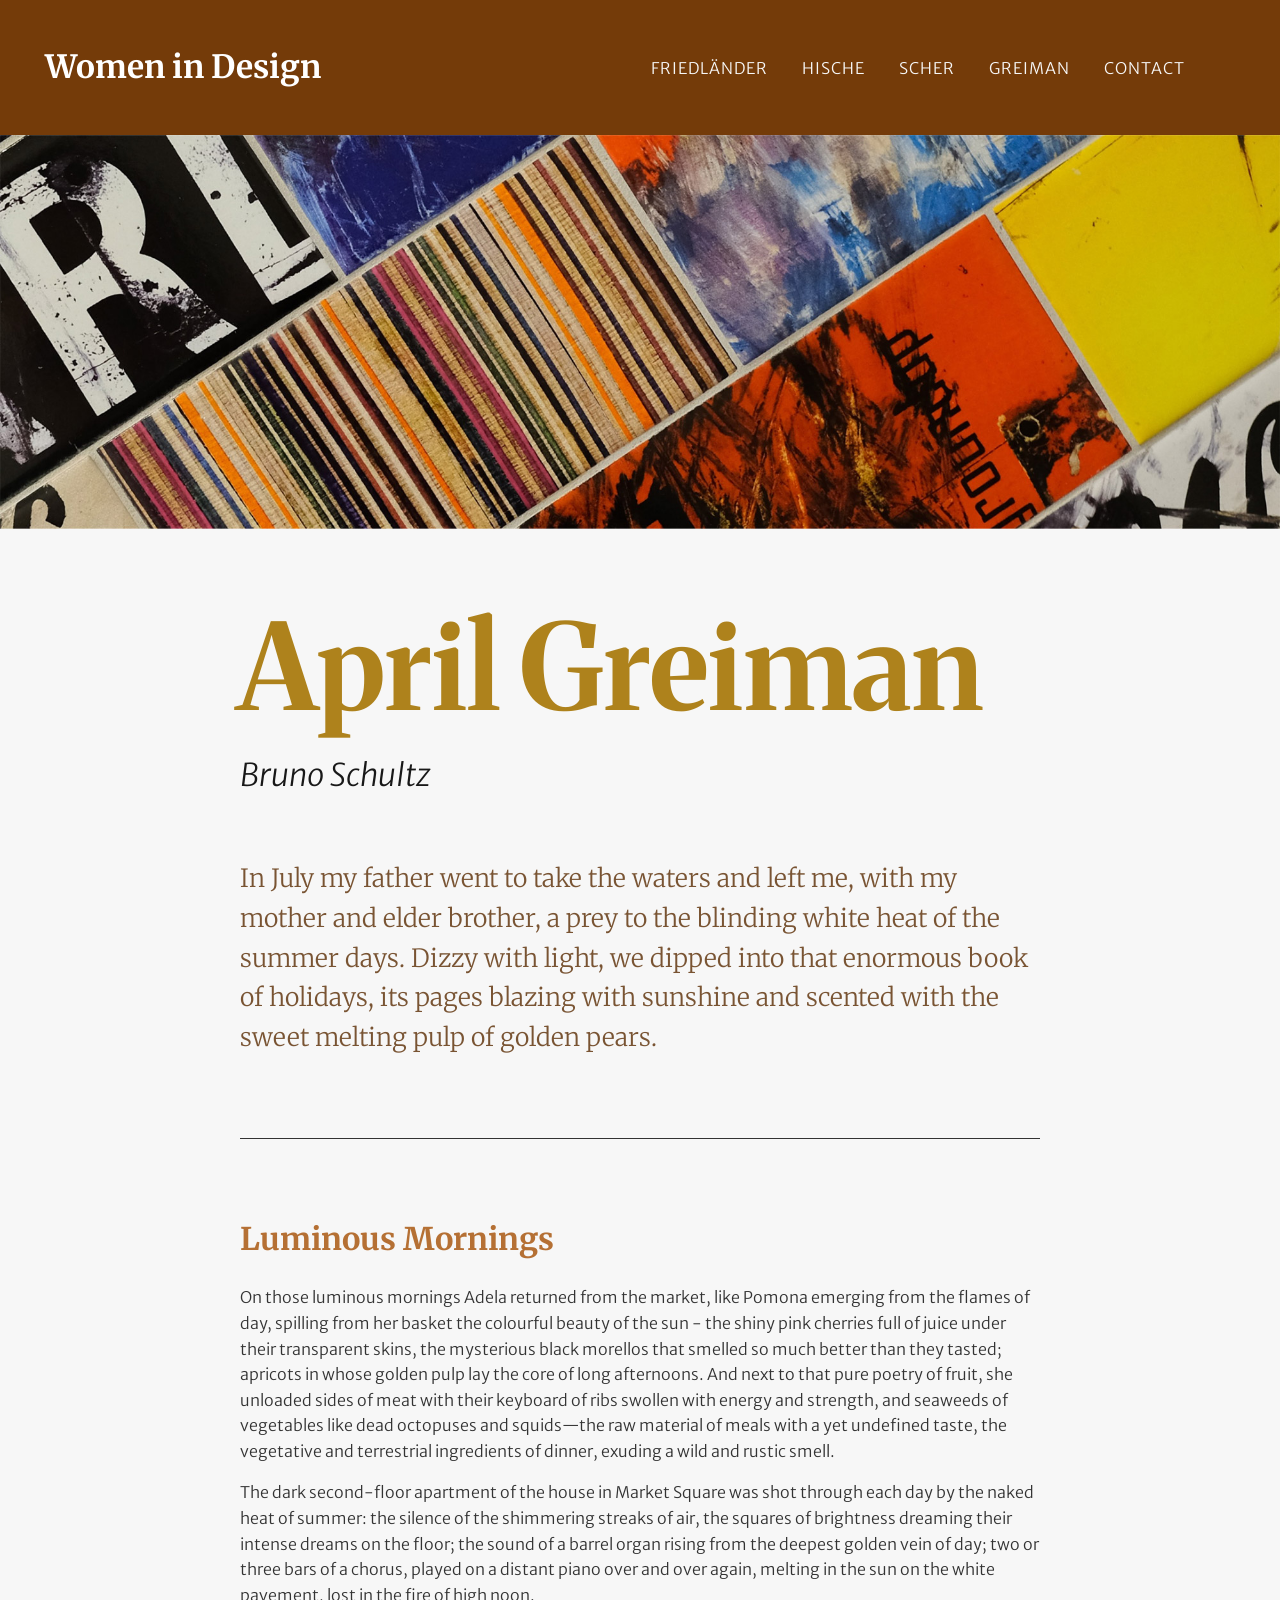
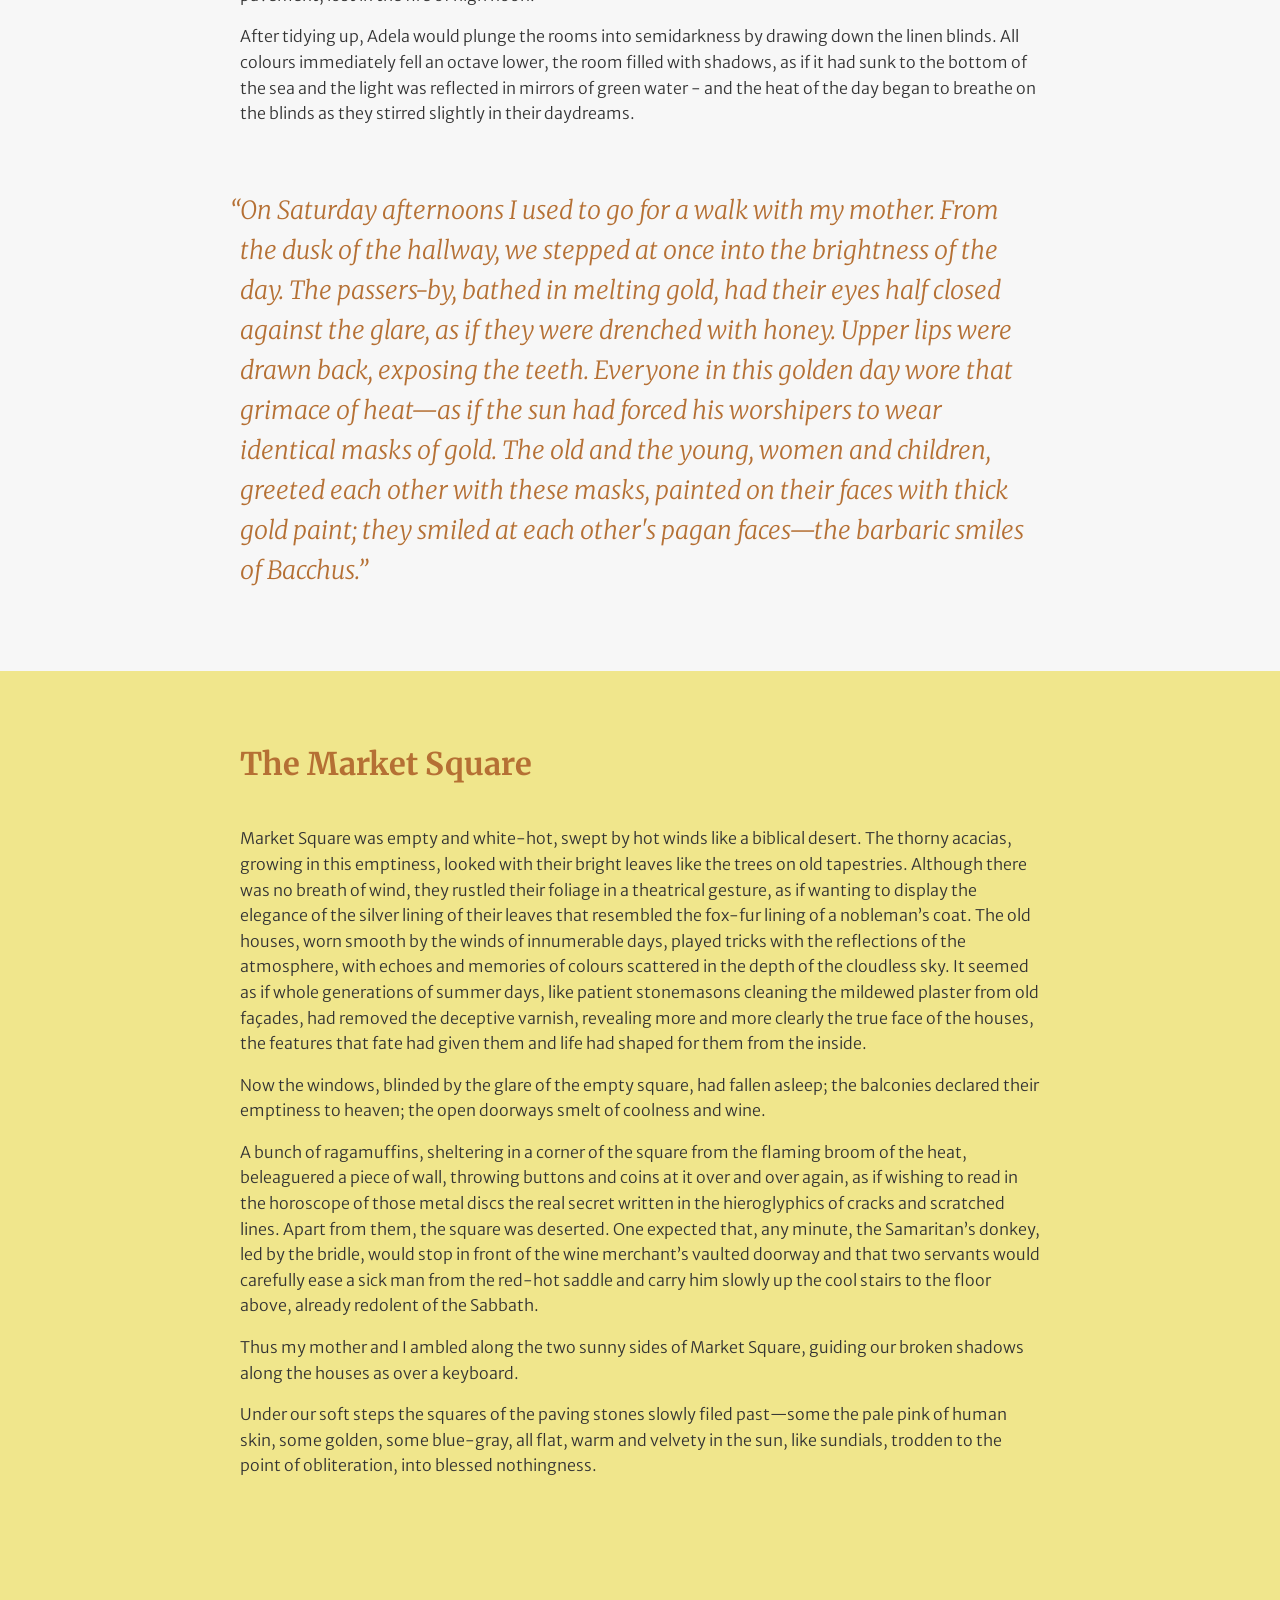
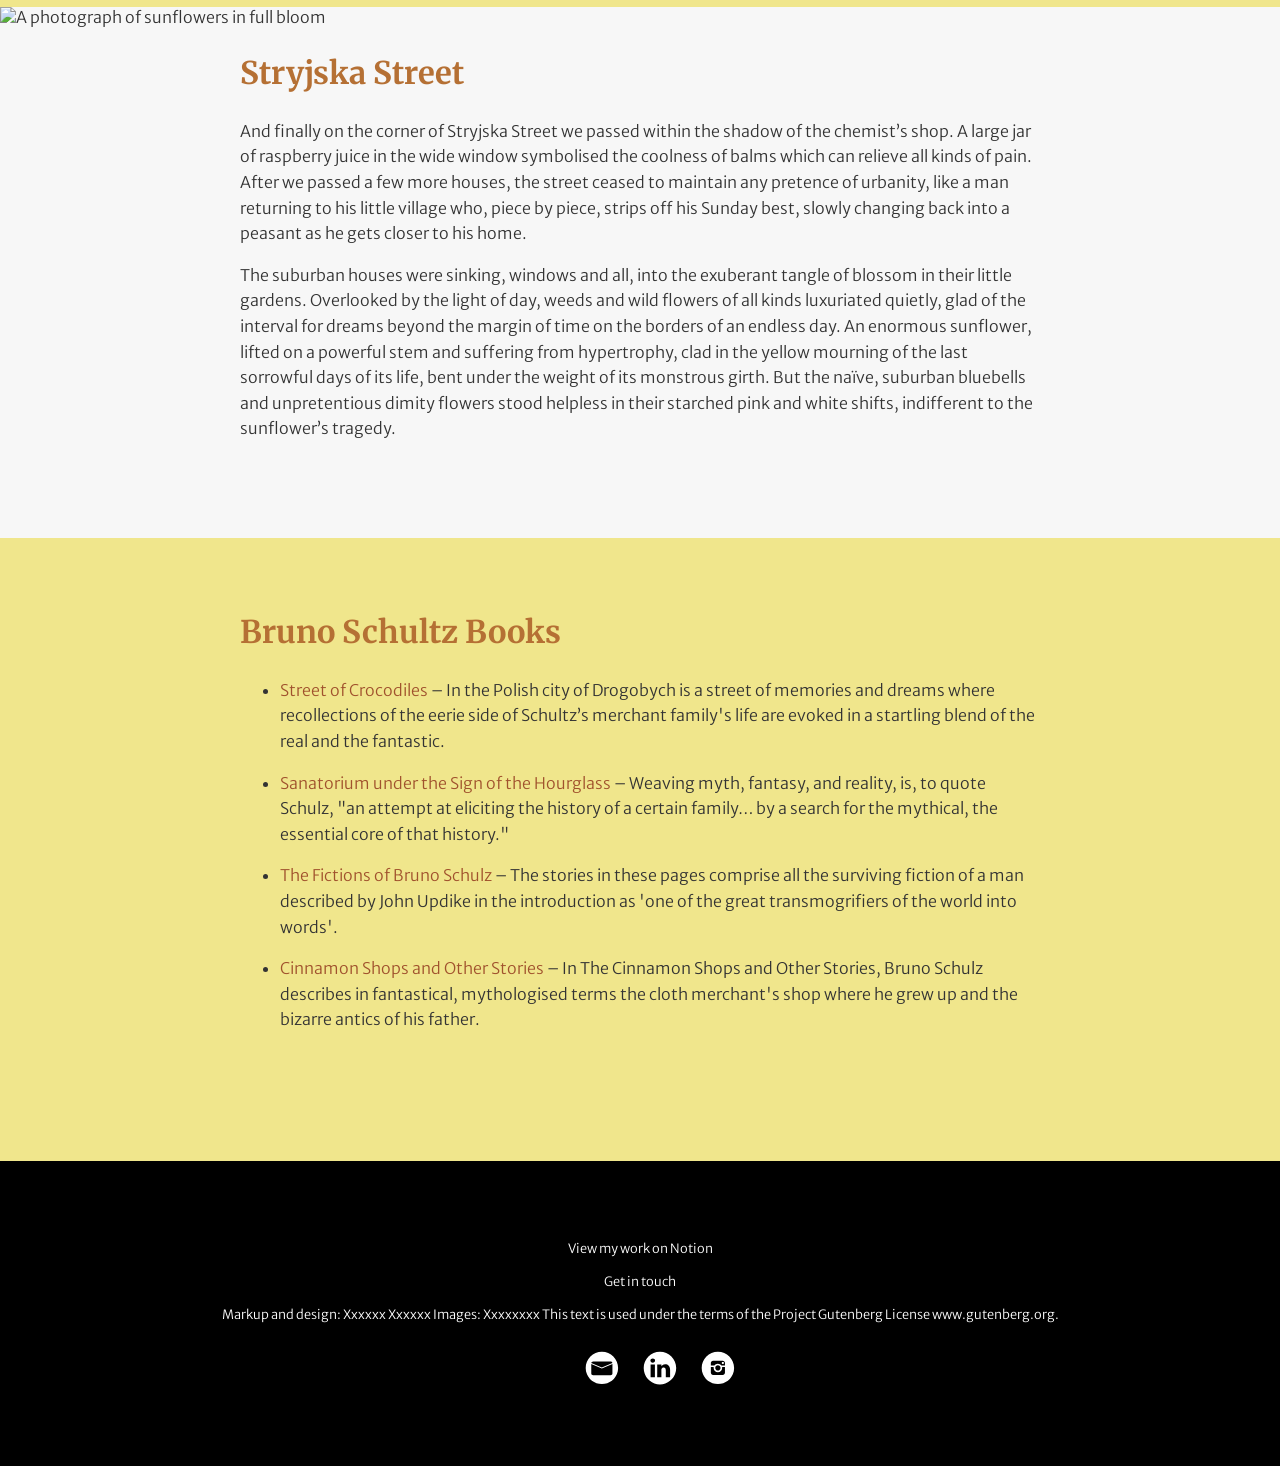
==== april-greiman.html @ 8b2e8454 "added first content" ====
<!DOCTYPE html>
<html lang="en">
<head>
<meta charset="UTF-8">
   <title>The Street of Crocodiles</title>

    <!-- The line below links our CSS file to this HTML page -->
    <link href="css/reset.css" type="text/css" rel="stylesheet"/>
    <link href="css/style.css" type="text/css" rel="stylesheet"/>
 <link href="css/connections.css" type="text/css" rel="stylesheet"/>
  <link href="css/grid.css" type="text/css" rel="stylesheet"/>


    <!-- The line below links Google Fonts to our content -->
    <link rel="preconnect" href="https://fonts.googleapis.com">
    <link rel="preconnect" href="https://fonts.gstatic.com" crossorigin>
    <link href="https://fonts.googleapis.com/css2?family=Merriweather+Sans:ital,wght@0,300..800;1,300..800&family=Merriweather:ital,opsz,wght@0,18..144,300..900;1,18..144,300..900&display=swap" rel="stylesheet">
</head>
<body>
<div class="responsivenav" >
    <div id="logo">
        <!-- Your logo/name goes here -->
        <p>Women in Design</p>
    </div>
    <nav>
        <ul>
          <!--<li class="logo"><a href="index.html">Women in Design</a></li>-->
          <li><a href="#fried">Friedländer</a></li>
          <li><a href="#hische">Hische</a></li>
          <li><a href="#scher">Scher</a></li>
          <li><a href="april_greiman.html">Greiman</a></li>
          <li><a href="#contact"> Contact</a></li>
        </ul>
    </nav>
</div>

<img src="img/top.jpg" alt="A photograph of a rural kitchen"/>

    <header>
    <h1>April Greiman</h1>
        <h2>Bruno Schultz</h2>
        <p>In July my father went to take the waters and left me, with my mother and elder brother, a prey to the blinding white heat of the summer days. Dizzy with light, we dipped into that enormous book of holidays, its pages blazing with sunshine and scented with the sweet melting pulp of golden pears.</p>
    </header>

    <section>
        <hr>
        <h2 id="Mornings">Luminous Mornings</h2>
            <p>On those luminous mornings Adela returned from the market, like Pomona emerging from the flames of day, spilling from her basket the colourful beauty of the sun - the shiny pink cherries full of juice under their transparent skins, the mysterious black morellos that smelled so much better than they tasted; apricots in whose golden pulp lay the core of long afternoons. And next to that pure poetry of fruit, she unloaded sides of meat with their keyboard of ribs swollen with energy and strength, and seaweeds of vegetables like dead octopuses and squids—the raw material of meals with a yet undefined taste, the vegetative and terrestrial ingredients of dinner, exuding a wild and rustic smell.</p>

            <p>The dark second-floor apartment of the house in Market Square was shot through each day by the naked heat of summer: the silence of the shimmering streaks of air, the squares of brightness dreaming their intense dreams on the floor; the sound of a barrel organ rising from the deepest golden vein of day; two or three bars of a chorus, played on a distant piano over and over again, melting in the sun on the white pavement, lost in the fire of high noon.</p>

            <p>After tidying up, Adela would plunge the rooms into semidarkness by drawing down the linen blinds. All colours immediately fell an octave lower, the room filled with shadows, as if it had sunk to the bottom of the sea and the light was reflected in mirrors of green water - and the heat of the day began to breathe on the blinds as they stirred slightly in their daydreams.</p>

                <blockquote>
                “On Saturday afternoons I used to go for a walk with my mother. From the dusk of the hallway, we stepped at once into the brightness of the day. The passers-by, bathed in melting gold, had their eyes half closed against the glare, as if they were drenched with honey. Upper lips were drawn back, exposing the teeth. Everyone in this golden day wore that grimace of heat—as if the sun had forced his worshipers to wear identical masks of gold. The old and the young, women and children, greeted each other with these masks, painted on their faces with thick gold paint; they smiled at each other's pagan faces—the barbaric smiles of Bacchus.”
            </blockquote>
    </section>
<div class="light">
    <section>
        <h2 id="Market">The Market Square</h2>

<div class="gridimage"> 
    <img src="img/img/market-trader.jpg" alt=""/>
    <img src="img/img/apples.jpg" alt=""/>
</div>

            <p>Market Square was empty and white-hot, swept by hot winds like a biblical desert. The thorny acacias, growing in this emptiness, looked with their bright leaves like the trees on old tapestries. Although there was no breath of wind, they rustled their foliage in a theatrical gesture, as if wanting to display the elegance of the silver lining of their leaves that resembled the fox-fur lining of a nobleman’s coat. The old houses, worn smooth by the winds of innumerable days, played tricks with the reflections of the atmosphere, with echoes and memories of colours scattered in the depth of the cloudless sky. It seemed as if whole generations of summer days, like patient stonemasons cleaning the mildewed plaster from old façades, had removed the deceptive varnish, revealing more and more clearly the true face of the houses, the features that fate had given them and life had shaped for them from the inside.</p>

            <p>Now the windows, blinded by the glare of the empty square, had fallen asleep; the balconies declared their emptiness to heaven; the open doorways smelt of coolness and wine.</p>

            <p>A bunch of ragamuffins, sheltering in a corner of the square from the flaming broom of the heat, beleaguered a piece of wall, throwing buttons and coins at it over and over again, as if wishing to read in the horoscope of those metal discs the real secret written in the hieroglyphics of cracks and scratched lines. Apart from them, the square was deserted. One expected that, any minute, the Samaritan’s donkey, led by the bridle, would stop in front of the wine merchant’s vaulted doorway and that two servants would carefully ease a sick man from the red-hot saddle and carry him slowly up the cool stairs to the floor above, already redolent of the Sabbath.</p>

            <p>Thus my mother and I ambled along the two sunny sides of Market Square, guiding our broken shadows along the houses as over a keyboard.</p>

            <p>Under our soft steps the squares of the paving stones slowly filed past—some the pale pink of human skin, some golden, some blue-gray, all flat, warm and velvety in the sun, like sundials, trodden to the point of obliteration, into blessed nothingness.</p>
    </section>
</div>
<img src="img/img/sunflowers.jpg" alt="A photograph of sunflowers in full bloom"/>
    <section>
        <h2 id="Street">Stryjska Street</h2>

            <p>And finally on the corner of Stryjska Street we passed within the shadow of the chemist’s shop. A large jar of raspberry juice in the wide window symbolised the coolness of balms which can relieve all kinds of pain. After we passed a few more houses, the street ceased to maintain any pretence of urbanity, like a man returning to his little village who, piece by piece, strips off his Sunday best, slowly changing back into a peasant as he gets closer to his home.</p>

    
            <p>The suburban houses were sinking, windows and all, into the exuberant tangle of blossom in their little gardens. Overlooked by the light of day, weeds and wild flowers of all kinds luxuriated quietly, glad of the interval for dreams beyond the margin of time on the borders of an endless day. An enormous sunflower, lifted on a powerful stem and suffering from hypertrophy, clad in the yellow mourning of the last sorrowful days of its life, bent under the weight of its monstrous girth. But the naïve, suburban bluebells and unpretentious dimity flowers stood helpless in their starched pink and white shifts, indifferent to the sunflower’s tragedy.</p>
       
            <div class="gridimage"> 
    <img src="img/img/street-1.jpg" alt=""/>
    <img src="img/img/street-2.jpg" alt=""/>
</div>
        </section>

    <div class="light">
    <section>
        <h2>Bruno Schultz Books</h2>

<ul>
<li><p><a href="https://www.goodreads.com/book/show/244261.The_Street_of_Crocodiles" target="_blank"> Street of Crocodiles</a> – In the Polish city of Drogobych is a street of memories and
dreams where recollections of the eerie side of Schultz’s merchant family's life are
evoked in a startling blend of the real and the fantastic.</p></li>
<li><p><a href="https://www.goodreads.com/book/show/359559.Sanatorium_Under_the_Sign_of_the_Hourglass" target="_blank"> Sanatorium under the Sign of the Hourglass</a> – Weaving myth, fantasy, and reality,
is, to quote Schulz, "an attempt at eliciting the history of a certain family… by a search
for the mythical, the essential core of that history."</p></li>
<li><p><a href="https://www.goodreads.com/book/show/244262" target="_blank"> The Fictions of Bruno Schulz</a> – The stories in these pages comprise all the surviving fiction of
a man described by John Updike in the introduction as 'one of the great transmogrifiers
of the world into words'.</p></li>
<li><p><a href="https://www.goodreads.com/book/show/29142989-the-cinnamon-shops-and-other-stories" target="_blank"> Cinnamon Shops and Other Stories</a> – In The Cinnamon Shops and Other Stories,
Bruno Schulz describes in fantastical, mythologised terms the cloth merchant's shop
where he grew up and the bizarre antics of his father.</p></li>
</ul>
</div>
    </section>


<footer id="Contact">
<p><a href="https://grove-dragon-a7d.notion.site/UXD101-2a0a6aed10d880ac991ac7b580bc256e?source=copy_link"> View my work on Notion</a></p>
<p><a href="mailto:Jordan-L9@ulster.ac.uk"> Get in touch</a></p>
<p>Markup and design: Xxxxxx Xxxxxx Images: Xxxxxxxx This text is used under the terms of the Project Gutenberg License www.gutenberg.org.</p>

      <ul class="connections">

          <!------------- EMAIL ------------------>

          <li><a href="mailto:Jordan-l9@ulster.ac.uk" title="send me an email">

                  <svg width="36" height="36" viewBox="0 0 36 36">

              <g></g>

                    <path  d="M17.902 1.699c-8.949 0-16.203 7.254-16.203 16.203s7.254 16.203 16.203 16.203c8.949 0 16.203-7.254 16.203-16.203 0-8.949-7.254-16.203-16.203-16.203zM9.168 11.487h17.371c0.99 0 1.794 0.699 1.878 1.588l-10.599 4.53-10.532-4.501c0.069-0.903 0.88-1.618 1.881-1.618zM28.434 23.494c0 0.961-0.848 1.739-1.895 1.739h-17.371c-1.047 0-1.895-0.778-1.895-1.739v-9.566l10.558 4.511 0.008-0.013 10.595-4.529v9.597z" fill="#fff"/>

                </svg>

                </a>

                </li>

            <!----------------------------- LINKEDIN ---------------------------->

<li><a href="https://www.linkedin.com/feed/" title="Connect with me on Linkedin">

  <svg width="36" height="36" viewBox="0 0 36 36">

  <g></g>

  <path  d="M17.9,1.8c9,0,16.3,7.3,16.3,16.3s-7.3,16.3-16.3,16.3S1.7,27,1.7,18.1S9,1.8,17.9,1.8z M12.9,27.2V14.5H8.6

  v12.7H12.9z M28.1,27.2v-7.3c0-3.9-2.1-5.7-4.9-5.7c-2.2,0-3.2,1.2-3.8,2.1v-1.8h-4.2c0.1,1.2,0,12.7,0,12.7h4.2v-7.1

  c0-0.4,0-0.8,0.1-1c0.3-0.8,1-1.5,2.2-1.5c1.5,0,2.1,1.2,2.1,2.9v6.8L28.1,27.2L28.1,27.2z M10.8,8.4c-1.4,0-2.4,0.9-2.4,2.2

  c0,1.2,0.9,2.2,2.3,2.2h0c1.5,0,2.4-1,2.4-2.2C13.1,9.3,12.2,8.4,10.8,8.4L10.8,8.4z" fill="#fff"/>

</svg>

</a>

</li>

<!----------------------------- INSTAGRAM ---------------------------->

                   <li><a href="#" title="Visit my Instagram account" target="_blank" >

                    <svg width="36" height="36" viewBox="0 0 36 36">

                    <g></g>

                       <path d="M17.903 1.699c-8.949 0-16.204 7.254-16.204 16.203s7.254 16.203 16.204 16.203c8.948 0 16.203-7.254 16.203-16.203 0-8.949-7.254-16.203-16.203-16.203zM24.957 22.747c0 1.218-0.992 2.206-2.207 2.206h-9.694c-1.221 0-2.207-0.989-2.207-2.206v-5.667h2.87c-0.059 0.267-0.081 0.535-0.081 0.819 0 2.357 1.901 4.26 4.264 4.26 2.352 0 4.263-1.903 4.263-4.26 0-0.284-0.027-0.553-0.080-0.819h2.872v5.667zM15.277 17.899c0-1.451 1.177-2.629 2.624-2.629 1.451 0 2.621 1.177 2.621 2.629 0 1.458-1.17 2.625-2.621 2.625-1.446 0-2.624-1.168-2.624-2.625zM24.957 15.437h-3.572c-0.769-1.089-2.049-1.803-3.484-1.803-1.438 0-2.707 0.713-3.487 1.803h-3.566v-2.385c0-1.22 0.986-2.2 2.207-2.2h9.693c1.216 0 2.207 0.981 2.207 2.2v2.385z" fill="#fff" />

                       <path d="M23.438 11.995h-1.185c-0.215 0-0.399 0.174-0.399 0.39v1.182c0 0.224 0.183 0.399 0.399 0.399h1.185c0.21 0 0.393-0.176 0.393-0.399v-1.182c0-0.216-0.181-0.39-0.393-0.39z" fill="#fff" />

                     </svg>

                     </a>

                       </li>

            </ul>          
</div>
</footer>
</body>
</body>
</html>
---- css/style.css ----
body {
    background: #f7f7f7;
    color: #333333;
    font-family: "Merriweather Sans", sans-serif;
    font-weight: 300;
}
section, header {
    width: 80%;
    max-width: 800px;
    margin: auto;
    margin-bottom: 5rem;
}

header h1, h2, blockquote {
    font-family: "Merriweather", serif;
    color: #b57034;
}

header h1 {
    font-size: 7.451rem;
    line-height: 1;
     color: #AE821C;
     margin: 5rem 0 1rem 0;
}

h2 {
    font-size: 1.953rem;
}
header h2 {
    font-family: "Merriweather Sans", sans-serif;
    font-weight: 300;
    color: #181818;
    font-style: oblique;
    margin-bottom: 4rem;
}

p{
    line-height: 1.6;
}

header p {
    font-size: 1.562rem;
    font-family: "Merriweather", serif;
    color: #795433;
}
blockquote{
margin: 4rem 0 2rem 0;
 }

blockquote {
    line-height: 1.6;
    font-style: italic;
    font-size: 1.562rem;
    hanging-punctuation: first;
    text-indent: -0.6rem;
}

hr {
    margin: 3rem 0 5rem 0;
}

/*-- Styling links --*/
a {
    color: sienna;
    text-decoration: none;
   }

a:hover {
    color: #743B09;
}
/*-- navigation --*/
.responsivenav {
    background: #743B09;
    padding: 10px;
    display: flex;
    justify-content: space-between;
    align-items: center;
}

#logo {
    font-size: 2rem;
    color: rgb(255, 255, 255);
    font-family: 'Merriweather', serif;
    font-weight: 700;
    padding-left: 35px;
}

/*-- Adding responsive element to images --*/
.gridimage {
    display: grid;
    column-gap: 10px;
    grid-template-columns: repeat(auto-fill, minmax(300px, 1fr));
}


nav {
    display: ;
}


nav ul {
    text-align: right;
    text-transform: uppercase;
    letter-spacing: 1px;
    list-style-type: none;
    padding-right: 70px;
}

nav ul li {
    display: inline;
    margin: 5px;
}

nav a {
    border-bottom: none;
    color: #f7f7f7;
    padding: 10px;
}

nav a:hover {
    color: #AE821C;
    transition: all 0.3s ease-in-out; 
}

/*--  Styling Footer  --*/
footer {
    background-color: rgb(0, 0, 0);
    color: #ffffff;
    text-align: center;
    font-size: 0.8rem;
    padding: 4rem 0;
}
.light {
    background-color: khaki;
    padding: 3rem 0;
}

footer a {
    color: rgb(255, 255, 255);
}
footer a:hover {
    color: #AE821C;
}

/*-- Adding media queries for different devices --*/ 
@media (max-width: 600px) {
header h1 {
    font-size: 4rem;
}

.gridimage {
    row-gap: 10px;
}
}
---- css/connections.css ----
.connections{
    position: relative;
    margin: 0 auto;
  }
  .connections ul{
    margin: 0;
    padding: 0;
  }
  .connections li{
    margin: 0 10px;
    padding: 0;
    list-style: none;
    display: inline-block;  
  }
  .connections a:link{
    border-bottom: none;
  }
  .connections img,
  .connections svg{
    border: none;
  }
  .connections a:hover img,
  .connections a:hover svg{
    border-bottom: none;}
  
  .connections svg {
        margin: 1em auto;}
  
  .connections a:hover svg path {
        fill: #D8C385;
        transition: all 0.3s ease-in-out;}
  
  footer .connections a:hover svg path {
          fill:  #D8C385;
          transition: all 0.3s ease-in-out;}
---- css/grid.css ----
/* ====== DESIGNER GRID ====== */
    .designers {
      display: grid;
      grid-template-columns: repeat(auto-fit, minmax(400px, 1fr));
      gap: 2rem;
      max-width: 1100px;
      margin: 0 auto 4rem;
      padding: 0 1rem;
    }

      .designers a {
      border-bottom: none;
    }

    .designer-card {
      background-color: #fff;
      border-radius: 12px;
      box-shadow: 0 2px 8px rgba(0, 0, 0, 0.08);
      overflow: hidden;
      transition: transform 0.8s ease, box-shadow 0.8s ease;
    }

    .designer-card:hover {
      transform: translateY(-5px);
      box-shadow: 0 4px 12px rgba(0, 0, 0, 0.12);
    }

    .designer-card img {
      height: 300px;
      object-fit: cover;
      width: 100%;
    }

    .designer-card h3 {
      font-size: 1.25rem;
      margin: 1rem;
      color: #111;
    }

    .designer-card p {
      margin: 0 1rem 1.5rem;
      color: #555;
      font-size: 0.95rem;
    }

    /* ====== RESPONSIVE ====== */
    @media (max-width: 600px) {
      .hero-content h2 {
        font-size: 1.75rem;
      }
      .intro h2 {
        font-size: 1.5rem;
      }
    }
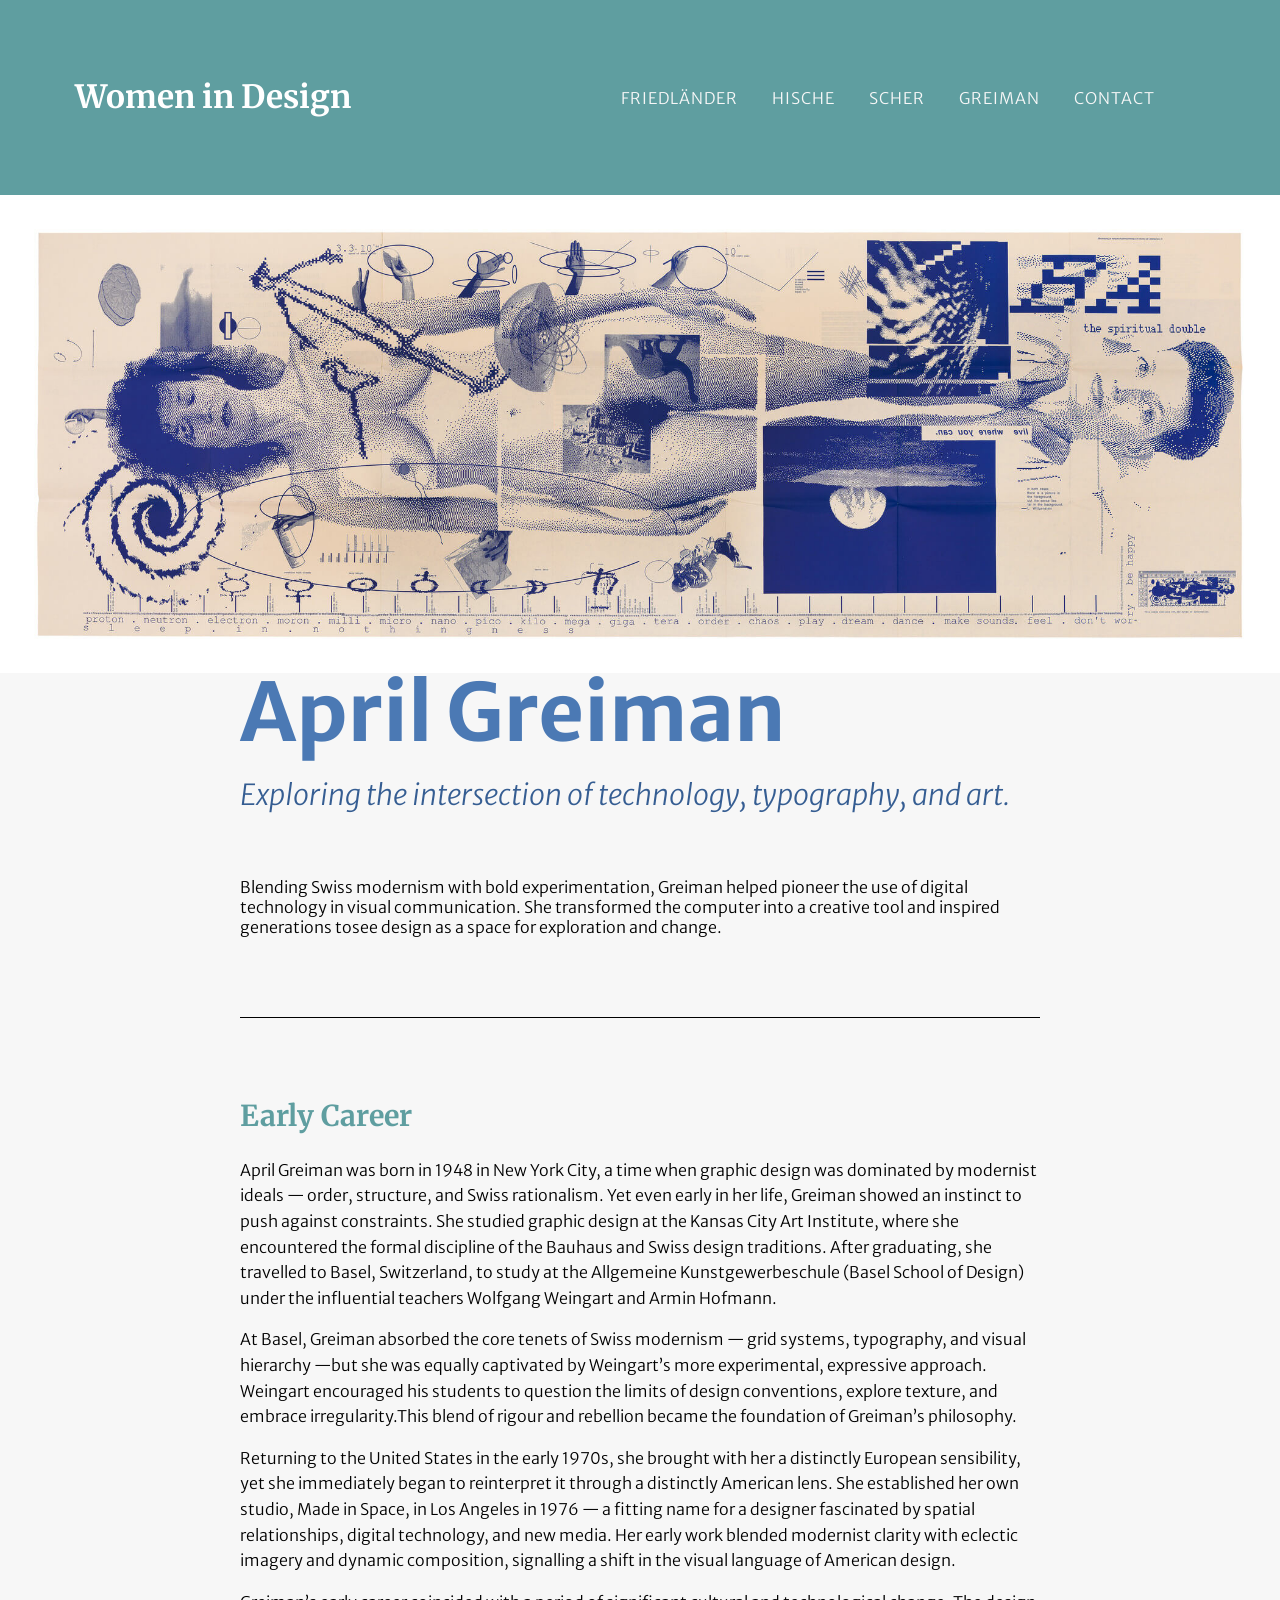
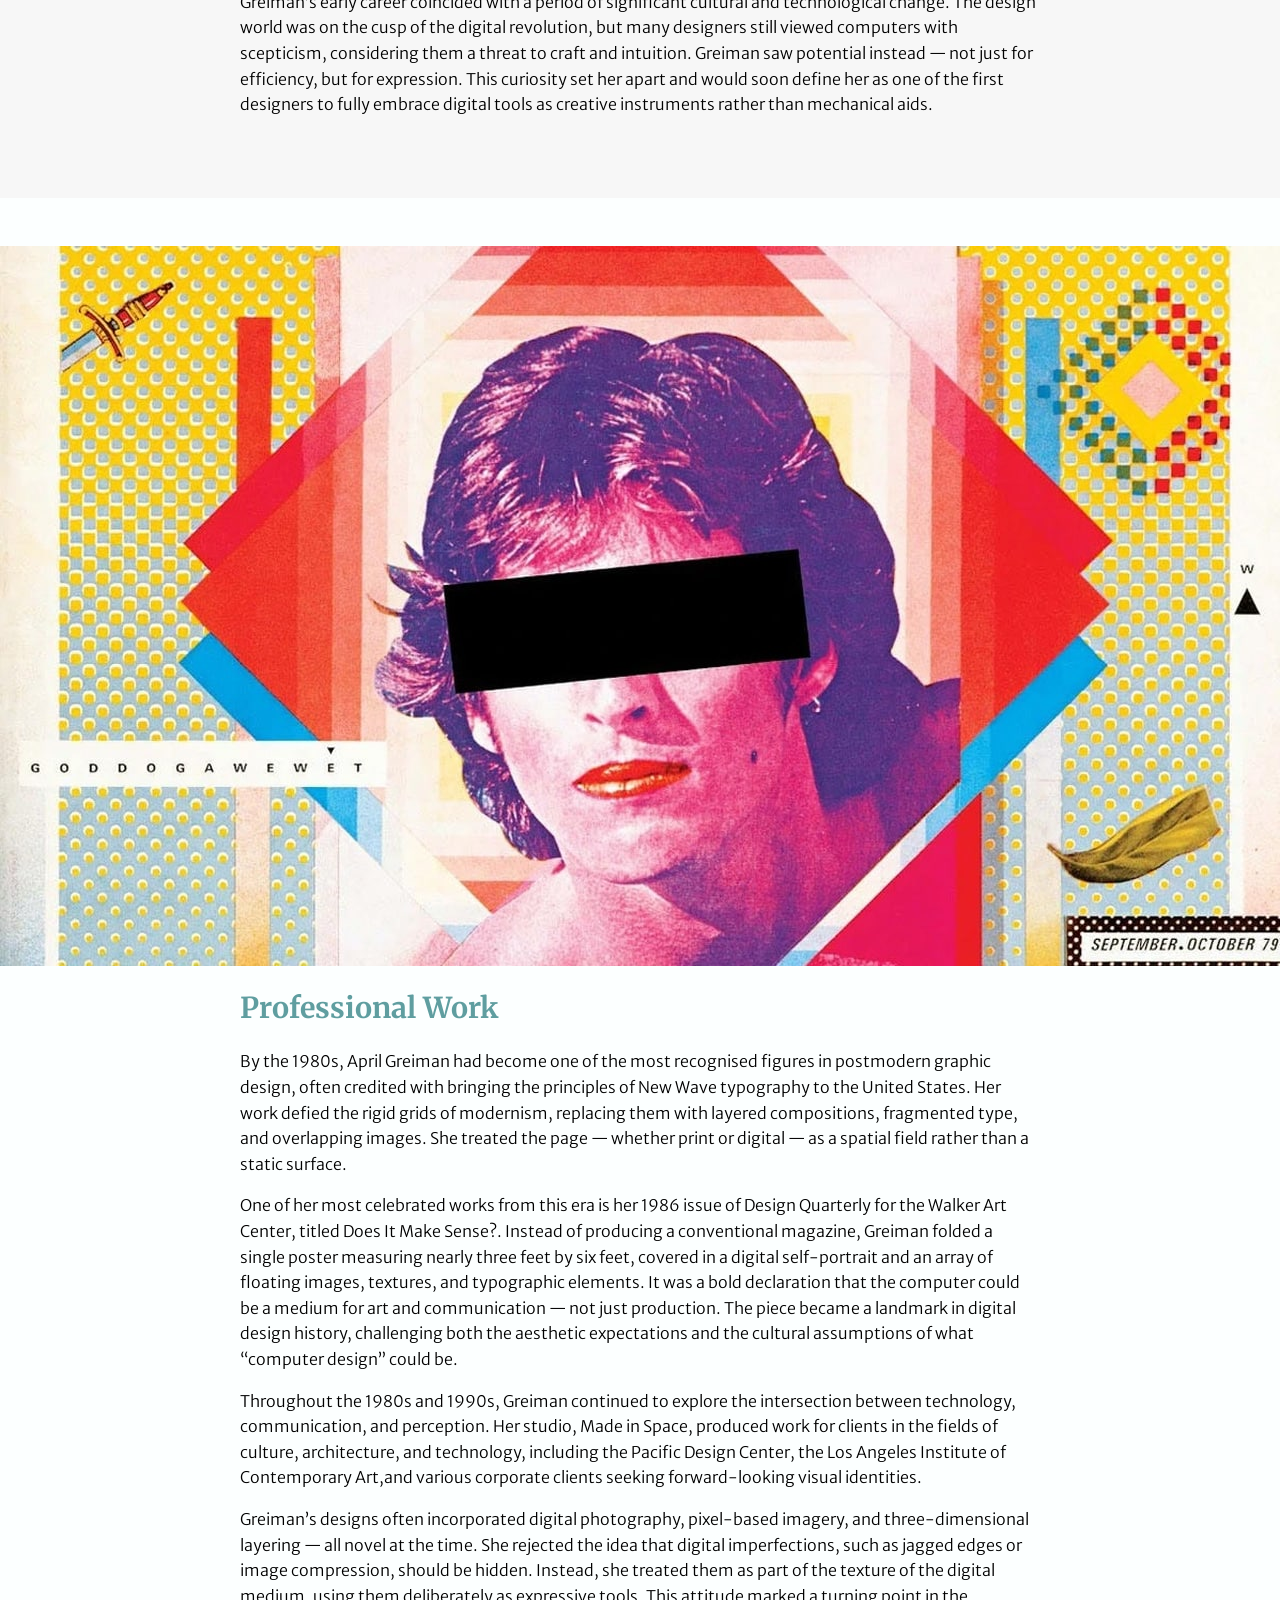
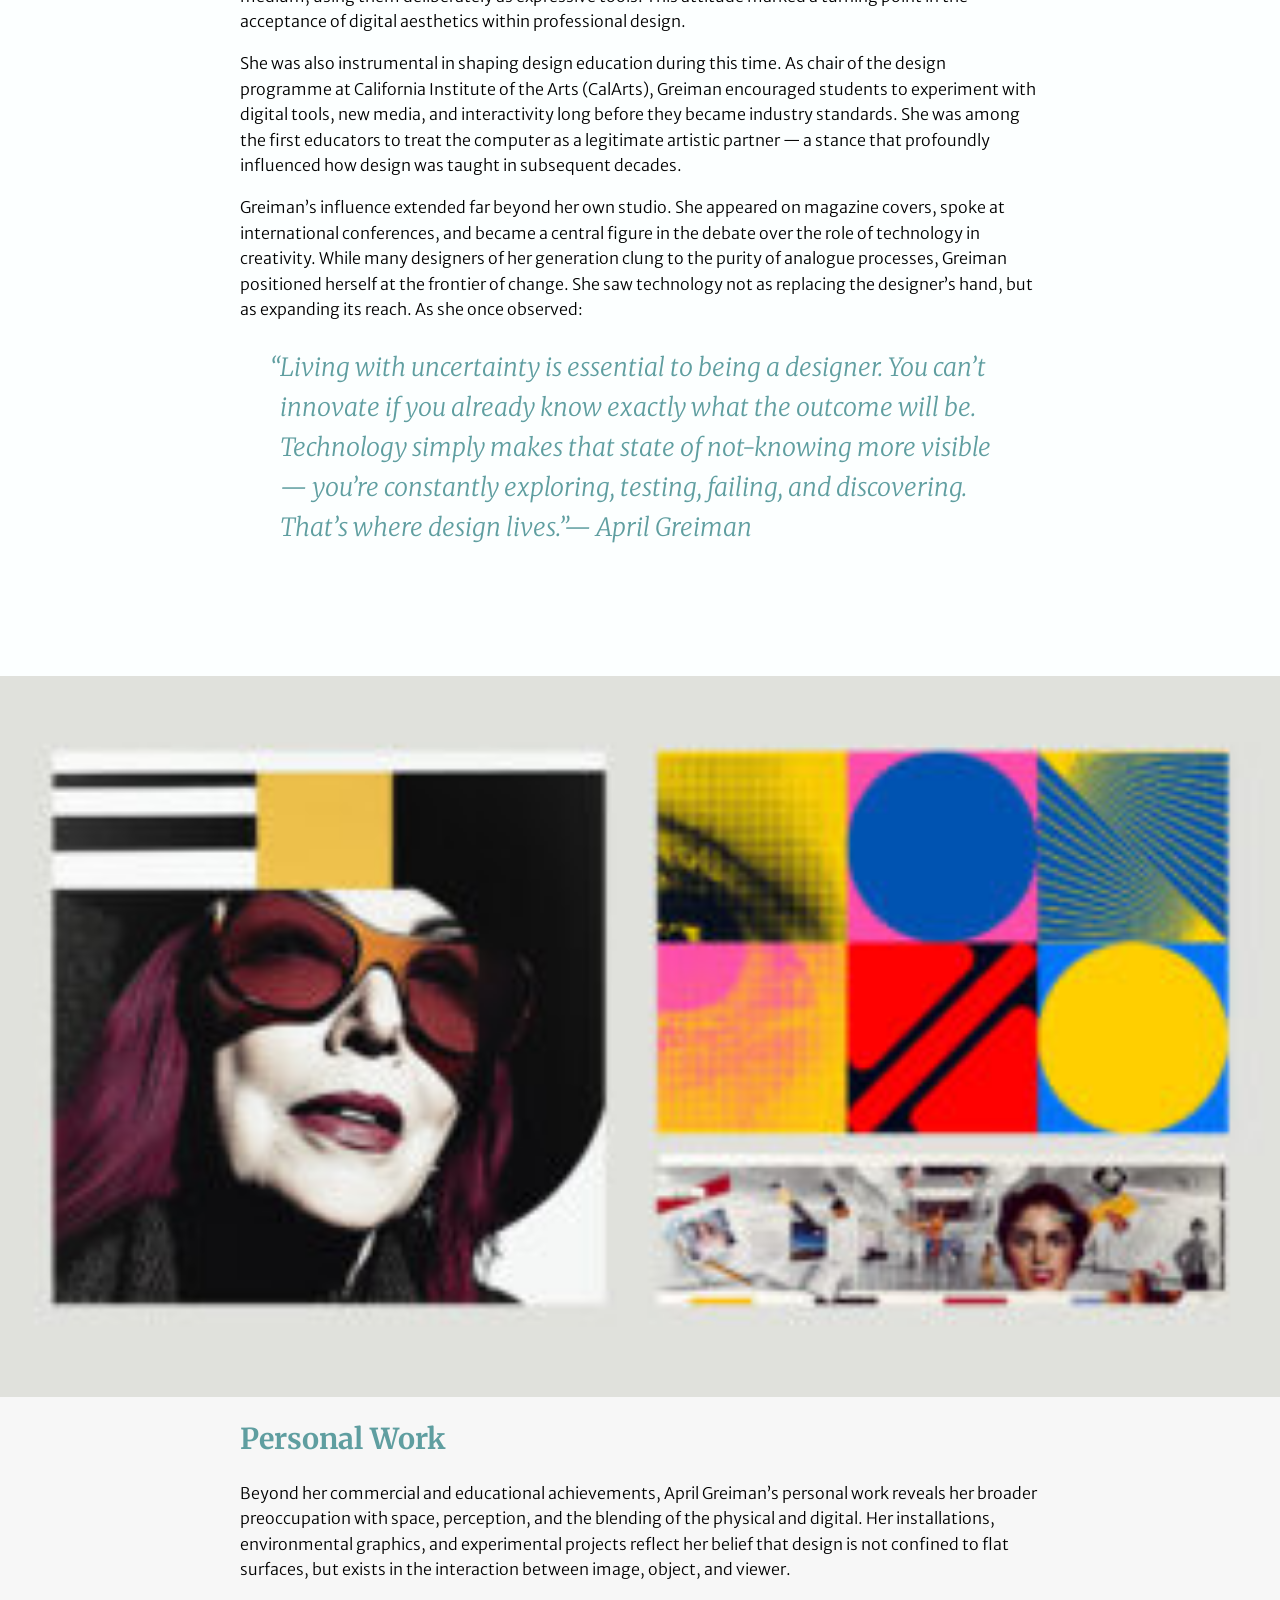
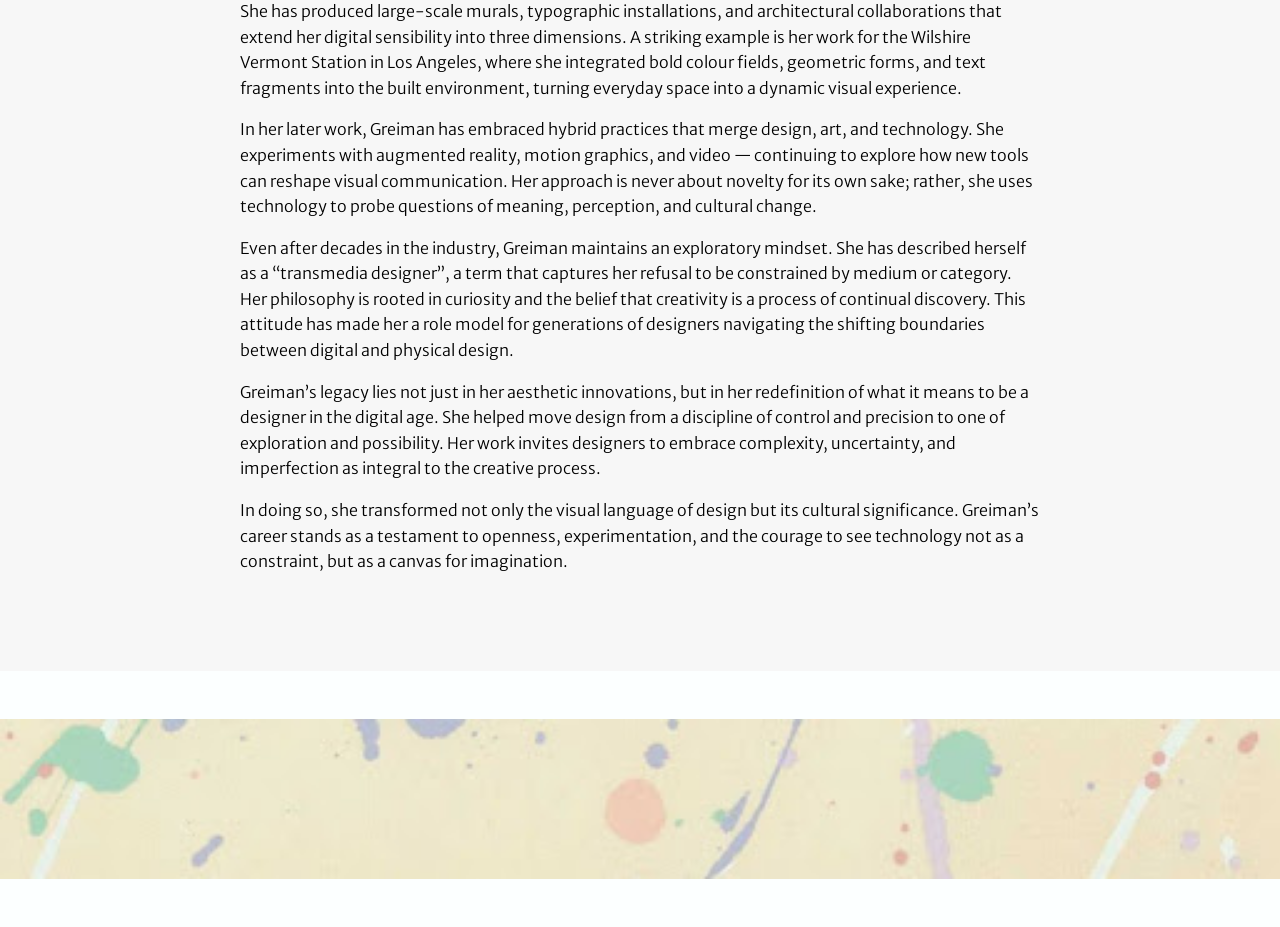
==== commit 4e2a7227: "Final" ====
--- a/april-greiman.html
+++ b/april-greiman.html
@@ -2,7 +2,7 @@
 <html lang="en">
 <head>
 <meta charset="UTF-8">
-   <title>The Street of Crocodiles</title>
+   <title>Women In Design</title>
 
     <!-- The line below links our CSS file to this HTML page -->
     <link href="css/reset.css" type="text/css" rel="stylesheet"/>
@@ -20,7 +20,7 @@
 <div class="responsivenav" >
     <div id="logo">
         <!-- Your logo/name goes here -->
-        <p>Women in Design</p>
+        <p><a href="index.html">Women in Design</a></p>
     </div>
     <nav>
         <ul>
@@ -28,61 +28,73 @@
           <li><a href="#fried">Friedländer</a></li>
           <li><a href="#hische">Hische</a></li>
           <li><a href="#scher">Scher</a></li>
-          <li><a href="april_greiman.html">Greiman</a></li>
+          <li><a href="april-greiman.html">Greiman</a></li>
           <li><a href="#contact"> Contact</a></li>
         </ul>
     </nav>
 </div>
 
-<img src="img/top.jpg" alt="A photograph of a rural kitchen"/>
+<img src="Other images/April Greiman header.jpg" alt="A photograph of art"/>
 
     <header>
-    <h1>April Greiman</h1>
-        <h2>Bruno Schultz</h2>
-        <p>In July my father went to take the waters and left me, with my mother and elder brother, a prey to the blinding white heat of the summer days. Dizzy with light, we dipped into that enormous book of holidays, its pages blazing with sunshine and scented with the sweet melting pulp of golden pears.</p>
-    </header>
+    <h4>April Greiman</h4>
+       <h2>Exploring the intersection of technology, typography, and art.</h2>
+    </h3> Blending Swiss modernism with bold experimentation, Greiman helped pioneer the use of digital technology in visual communication. She transformed the computer into a creative tool and inspired generations tosee design as a space for exploration and change.</header>
+    <section>
+        <hr>
+        <h2 id="Career">Early Career</h2>
+            <p>April Greiman was born in 1948 in New York City, a time when graphic design was dominated by modernist ideals — order, structure, and Swiss rationalism. Yet even early in her life, Greiman showed an instinct to push against constraints. She studied graphic design at the Kansas City Art Institute, where she encountered the formal discipline of the Bauhaus and Swiss design traditions. After graduating, she travelled to Basel, Switzerland, to study at the Allgemeine Kunstgewerbeschule (Basel School of Design) under the influential teachers Wolfgang Weingart and Armin Hofmann.</p>
+
+            <p>At Basel, Greiman absorbed the core tenets of Swiss modernism — grid systems, typography, and visual hierarchy —but she was equally captivated by Weingart’s more experimental, expressive approach. Weingart encouraged his students to question the limits of design conventions, explore texture, and embrace irregularity.This blend of rigour and rebellion became the foundation of Greiman’s philosophy.</p>
+
+            <p>Returning to the United States in the early 1970s, she brought with her a distinctly European sensibility, yet she immediately began to reinterpret it through a distinctly American lens. She established her own studio, Made in Space, in Los Angeles in 1976 — a fitting name for a designer fascinated by spatial relationships, digital technology, and new media. Her early work blended modernist clarity with eclectic imagery and dynamic composition, signalling a shift in the visual language of American design.</p>
+
+            <p>Greiman’s early career coincided with a period of significant cultural and technological change. The design world was on the cusp of the digital revolution, but many designers still viewed computers with scepticism, considering them a threat to craft and intuition. Greiman saw potential instead — not just for efficiency, but for expression. This curiosity set her apart and would soon define her as one of the first designers to fully embrace digital tools as creative instruments rather than mechanical aids.</p>
+
+    </section>
+<div class="light">
+
+<img src="Other images/April Greiman 2.jpg" alt="April Greiman Work">
 
     <section>
-        <hr>
-        <h2 id="Mornings">Luminous Mornings</h2>
-            <p>On those luminous mornings Adela returned from the market, like Pomona emerging from the flames of day, spilling from her basket the colourful beauty of the sun - the shiny pink cherries full of juice under their transparent skins, the mysterious black morellos that smelled so much better than they tasted; apricots in whose golden pulp lay the core of long afternoons. And next to that pure poetry of fruit, she unloaded sides of meat with their keyboard of ribs swollen with energy and strength, and seaweeds of vegetables like dead octopuses and squids—the raw material of meals with a yet undefined taste, the vegetative and terrestrial ingredients of dinner, exuding a wild and rustic smell.</p>
+        <h2 id="Professional">Professional Work</h2>
 
-            <p>The dark second-floor apartment of the house in Market Square was shot through each day by the naked heat of summer: the silence of the shimmering streaks of air, the squares of brightness dreaming their intense dreams on the floor; the sound of a barrel organ rising from the deepest golden vein of day; two or three bars of a chorus, played on a distant piano over and over again, melting in the sun on the white pavement, lost in the fire of high noon.</p>
+<p>By the 1980s, April Greiman had become one of the most recognised figures in postmodern graphic design, often credited with bringing the principles of New Wave typography to the United States. Her work defied the rigid grids of modernism, replacing them with layered compositions, fragmented type, and overlapping images. She treated the page — whether print or digital — as a spatial field rather than a static surface.</p>
 
-            <p>After tidying up, Adela would plunge the rooms into semidarkness by drawing down the linen blinds. All colours immediately fell an octave lower, the room filled with shadows, as if it had sunk to the bottom of the sea and the light was reflected in mirrors of green water - and the heat of the day began to breathe on the blinds as they stirred slightly in their daydreams.</p>
+            <p>One of her most celebrated works from this era is her 1986 issue of Design Quarterly for the Walker Art Center, titled Does It Make Sense?. Instead of producing a conventional magazine, Greiman folded a single poster measuring nearly three feet by six feet, covered in a digital self-portrait and an array of floating images, textures, and typographic elements. It was a bold declaration that the computer could be a medium for art and communication — not just production. The piece became a landmark in digital design history, challenging both the aesthetic expectations and the cultural assumptions of what “computer design” could be.</p>
 
-                <blockquote>
-                “On Saturday afternoons I used to go for a walk with my mother. From the dusk of the hallway, we stepped at once into the brightness of the day. The passers-by, bathed in melting gold, had their eyes half closed against the glare, as if they were drenched with honey. Upper lips were drawn back, exposing the teeth. Everyone in this golden day wore that grimace of heat—as if the sun had forced his worshipers to wear identical masks of gold. The old and the young, women and children, greeted each other with these masks, painted on their faces with thick gold paint; they smiled at each other's pagan faces—the barbaric smiles of Bacchus.”
+            <p>Throughout the 1980s and 1990s, Greiman continued to explore the intersection between technology, communication, and perception. Her studio, Made in Space, produced work for clients in the fields of culture, architecture, and technology, including the Pacific Design Center, the Los Angeles Institute of Contemporary Art,and various corporate clients seeking forward-looking visual identities.</p>
+
+            <p>Greiman’s designs often incorporated digital photography, pixel-based imagery, and three-dimensional layering — all novel at the time. She rejected the idea that digital imperfections, such as jagged edges or image compression, should be hidden. Instead, she treated them as part of the texture of the digital medium, using them deliberately as expressive tools. This attitude marked a turning point in the acceptance of digital aesthetics within professional design.</p>
+
+            <p>She was also instrumental in shaping design education during this time. As chair of the design programme at California Institute of the Arts (CalArts), Greiman encouraged students to experiment with digital tools, new media, and interactivity long before they became industry standards. She was among the first educators to treat the computer as a legitimate artistic partner — a stance that profoundly influenced how design was taught in subsequent decades.</p>
+
+            <p>Greiman’s influence extended far beyond her own studio. She appeared on magazine covers, spoke at international conferences, and became a central figure in the debate over the role of technology in creativity. While many designers of her generation clung to the purity of analogue processes, Greiman positioned herself at the frontier of change. She saw technology not as replacing the designer’s hand, but as expanding its reach. As she once observed:</p>
+            
+
+
+  <blockquote>
+             “Living with uncertainty is essential to being a designer. You can’t innovate if you already know exactly what the outcome will be. Technology simply makes that state of not-knowing more visible — you’re constantly exploring, testing, failing, and discovering. That’s where design lives.”— April Greiman
             </blockquote>
-    </section>
-<div class="light">
-    <section>
-        <h2 id="Market">The Market Square</h2>
 
-<div class="gridimage"> 
-    <img src="img/img/market-trader.jpg" alt=""/>
-    <img src="img/img/apples.jpg" alt=""/>
-</div>
 
-            <p>Market Square was empty and white-hot, swept by hot winds like a biblical desert. The thorny acacias, growing in this emptiness, looked with their bright leaves like the trees on old tapestries. Although there was no breath of wind, they rustled their foliage in a theatrical gesture, as if wanting to display the elegance of the silver lining of their leaves that resembled the fox-fur lining of a nobleman’s coat. The old houses, worn smooth by the winds of innumerable days, played tricks with the reflections of the atmosphere, with echoes and memories of colours scattered in the depth of the cloudless sky. It seemed as if whole generations of summer days, like patient stonemasons cleaning the mildewed plaster from old façades, had removed the deceptive varnish, revealing more and more clearly the true face of the houses, the features that fate had given them and life had shaped for them from the inside.</p>
-
-            <p>Now the windows, blinded by the glare of the empty square, had fallen asleep; the balconies declared their emptiness to heaven; the open doorways smelt of coolness and wine.</p>
-
-            <p>A bunch of ragamuffins, sheltering in a corner of the square from the flaming broom of the heat, beleaguered a piece of wall, throwing buttons and coins at it over and over again, as if wishing to read in the horoscope of those metal discs the real secret written in the hieroglyphics of cracks and scratched lines. Apart from them, the square was deserted. One expected that, any minute, the Samaritan’s donkey, led by the bridle, would stop in front of the wine merchant’s vaulted doorway and that two servants would carefully ease a sick man from the red-hot saddle and carry him slowly up the cool stairs to the floor above, already redolent of the Sabbath.</p>
-
-            <p>Thus my mother and I ambled along the two sunny sides of Market Square, guiding our broken shadows along the houses as over a keyboard.</p>
-
-            <p>Under our soft steps the squares of the paving stones slowly filed past—some the pale pink of human skin, some golden, some blue-gray, all flat, warm and velvety in the sun, like sundials, trodden to the point of obliteration, into blessed nothingness.</p>
     </section>
 </div>
-<img src="img/img/sunflowers.jpg" alt="A photograph of sunflowers in full bloom"/>
+<img src="Other images/April Greiman 3.jpg" alt="April Greiman Art"/>
     <section>
-        <h2 id="Street">Stryjska Street</h2>
+        <h2 id="Personal">Personal Work</h2>
 
-            <p>And finally on the corner of Stryjska Street we passed within the shadow of the chemist’s shop. A large jar of raspberry juice in the wide window symbolised the coolness of balms which can relieve all kinds of pain. After we passed a few more houses, the street ceased to maintain any pretence of urbanity, like a man returning to his little village who, piece by piece, strips off his Sunday best, slowly changing back into a peasant as he gets closer to his home.</p>
+            <p>Beyond her commercial and educational achievements, April Greiman’s personal work reveals her broader preoccupation with space, perception, and the blending of the physical and digital. Her installations, environmental graphics, and experimental projects reflect her belief that design is not confined to flat surfaces, but exists in the interaction between image, object, and viewer.</p>
 
-    
-            <p>The suburban houses were sinking, windows and all, into the exuberant tangle of blossom in their little gardens. Overlooked by the light of day, weeds and wild flowers of all kinds luxuriated quietly, glad of the interval for dreams beyond the margin of time on the borders of an endless day. An enormous sunflower, lifted on a powerful stem and suffering from hypertrophy, clad in the yellow mourning of the last sorrowful days of its life, bent under the weight of its monstrous girth. But the naïve, suburban bluebells and unpretentious dimity flowers stood helpless in their starched pink and white shifts, indifferent to the sunflower’s tragedy.</p>
+            <p>She has produced large-scale murals, typographic installations, and architectural collaborations that extend her digital sensibility into three dimensions. A striking example is her work for the Wilshire Vermont Station in Los Angeles, where she integrated bold colour fields, geometric forms, and text fragments into the built environment, turning everyday space into a dynamic visual experience.</p>
+
+              <p>In her later work, Greiman has embraced hybrid practices that merge design, art, and technology. She experiments with augmented reality, motion graphics, and video — continuing to explore how new tools can reshape visual communication. Her approach is never about novelty for its own sake; rather, she uses technology to probe questions of meaning, perception, and cultural change.</p>
+
+                <p>Even after decades in the industry, Greiman maintains an exploratory mindset. She has described herself as a “transmedia designer”, a term that captures her refusal to be constrained by medium or category. Her philosophy is rooted in curiosity and the belief that creativity is a process of continual discovery. This attitude has made her a role model for generations of designers navigating the shifting boundaries between  digital and physical design.</p>
+                  
+                    <p>Greiman’s legacy lies not just in her aesthetic innovations, but in her redefinition of what it means to be a designer in the digital age. She helped move design from a discipline of control and precision to one of exploration and possibility. Her work invites designers to embrace complexity, uncertainty, and imperfection as integral to the creative process.</p>
+                
+                    <p>In doing so, she transformed not only the visual language of design but its cultural significance. Greiman’s career stands as a testament to openness, experimentation, and the courage to see technology not as a constraint, but as a canvas for imagination.</p>
        
             <div class="gridimage"> 
     <img src="img/img/street-1.jpg" alt=""/>
@@ -91,92 +103,9 @@
         </section>
 
     <div class="light">
-    <section>
-        <h2>Bruno Schultz Books</h2>
+   
+<img src="Other images/Lower banner.jpg" alt="April Greiman Artwork banner"/>
 
-<ul>
-<li><p><a href="https://www.goodreads.com/book/show/244261.The_Street_of_Crocodiles" target="_blank"> Street of Crocodiles</a> – In the Polish city of Drogobych is a street of memories and
-dreams where recollections of the eerie side of Schultz’s merchant family's life are
-evoked in a startling blend of the real and the fantastic.</p></li>
-<li><p><a href="https://www.goodreads.com/book/show/359559.Sanatorium_Under_the_Sign_of_the_Hourglass" target="_blank"> Sanatorium under the Sign of the Hourglass</a> – Weaving myth, fantasy, and reality,
-is, to quote Schulz, "an attempt at eliciting the history of a certain family… by a search
-for the mythical, the essential core of that history."</p></li>
-<li><p><a href="https://www.goodreads.com/book/show/244262" target="_blank"> The Fictions of Bruno Schulz</a> – The stories in these pages comprise all the surviving fiction of
-a man described by John Updike in the introduction as 'one of the great transmogrifiers
-of the world into words'.</p></li>
-<li><p><a href="https://www.goodreads.com/book/show/29142989-the-cinnamon-shops-and-other-stories" target="_blank"> Cinnamon Shops and Other Stories</a> – In The Cinnamon Shops and Other Stories,
-Bruno Schulz describes in fantastical, mythologised terms the cloth merchant's shop
-where he grew up and the bizarre antics of his father.</p></li>
-</ul>
-</div>
-    </section>
-
-
-<footer id="Contact">
-<p><a href="https://grove-dragon-a7d.notion.site/UXD101-2a0a6aed10d880ac991ac7b580bc256e?source=copy_link"> View my work on Notion</a></p>
-<p><a href="mailto:Jordan-L9@ulster.ac.uk"> Get in touch</a></p>
-<p>Markup and design: Xxxxxx Xxxxxx Images: Xxxxxxxx This text is used under the terms of the Project Gutenberg License www.gutenberg.org.</p>
-
-      <ul class="connections">
-
-          <!------------- EMAIL ------------------>
-
-          <li><a href="mailto:Jordan-l9@ulster.ac.uk" title="send me an email">
-
-                  <svg width="36" height="36" viewBox="0 0 36 36">
-
-              <g></g>
-
-                    <path  d="M17.902 1.699c-8.949 0-16.203 7.254-16.203 16.203s7.254 16.203 16.203 16.203c8.949 0 16.203-7.254 16.203-16.203 0-8.949-7.254-16.203-16.203-16.203zM9.168 11.487h17.371c0.99 0 1.794 0.699 1.878 1.588l-10.599 4.53-10.532-4.501c0.069-0.903 0.88-1.618 1.881-1.618zM28.434 23.494c0 0.961-0.848 1.739-1.895 1.739h-17.371c-1.047 0-1.895-0.778-1.895-1.739v-9.566l10.558 4.511 0.008-0.013 10.595-4.529v9.597z" fill="#fff"/>
-
-                </svg>
-
-                </a>
-
-                </li>
-
-            <!----------------------------- LINKEDIN ---------------------------->
-
-<li><a href="https://www.linkedin.com/feed/" title="Connect with me on Linkedin">
-
-  <svg width="36" height="36" viewBox="0 0 36 36">
-
-  <g></g>
-
-  <path  d="M17.9,1.8c9,0,16.3,7.3,16.3,16.3s-7.3,16.3-16.3,16.3S1.7,27,1.7,18.1S9,1.8,17.9,1.8z M12.9,27.2V14.5H8.6
-
-  v12.7H12.9z M28.1,27.2v-7.3c0-3.9-2.1-5.7-4.9-5.7c-2.2,0-3.2,1.2-3.8,2.1v-1.8h-4.2c0.1,1.2,0,12.7,0,12.7h4.2v-7.1
-
-  c0-0.4,0-0.8,0.1-1c0.3-0.8,1-1.5,2.2-1.5c1.5,0,2.1,1.2,2.1,2.9v6.8L28.1,27.2L28.1,27.2z M10.8,8.4c-1.4,0-2.4,0.9-2.4,2.2
-
-  c0,1.2,0.9,2.2,2.3,2.2h0c1.5,0,2.4-1,2.4-2.2C13.1,9.3,12.2,8.4,10.8,8.4L10.8,8.4z" fill="#fff"/>
-
-</svg>
-
-</a>
-
-</li>
-
-<!----------------------------- INSTAGRAM ---------------------------->
-
-                   <li><a href="#" title="Visit my Instagram account" target="_blank" >
-
-                    <svg width="36" height="36" viewBox="0 0 36 36">
-
-                    <g></g>
-
-                       <path d="M17.903 1.699c-8.949 0-16.204 7.254-16.204 16.203s7.254 16.203 16.204 16.203c8.948 0 16.203-7.254 16.203-16.203 0-8.949-7.254-16.203-16.203-16.203zM24.957 22.747c0 1.218-0.992 2.206-2.207 2.206h-9.694c-1.221 0-2.207-0.989-2.207-2.206v-5.667h2.87c-0.059 0.267-0.081 0.535-0.081 0.819 0 2.357 1.901 4.26 4.264 4.26 2.352 0 4.263-1.903 4.263-4.26 0-0.284-0.027-0.553-0.080-0.819h2.872v5.667zM15.277 17.899c0-1.451 1.177-2.629 2.624-2.629 1.451 0 2.621 1.177 2.621 2.629 0 1.458-1.17 2.625-2.621 2.625-1.446 0-2.624-1.168-2.624-2.625zM24.957 15.437h-3.572c-0.769-1.089-2.049-1.803-3.484-1.803-1.438 0-2.707 0.713-3.487 1.803h-3.566v-2.385c0-1.22 0.986-2.2 2.207-2.2h9.693c1.216 0 2.207 0.981 2.207 2.2v2.385z" fill="#fff" />
-
-                       <path d="M23.438 11.995h-1.185c-0.215 0-0.399 0.174-0.399 0.39v1.182c0 0.224 0.183 0.399 0.399 0.399h1.185c0.21 0 0.393-0.176 0.393-0.399v-1.182c0-0.216-0.181-0.39-0.393-0.39z" fill="#fff" />
-
-                     </svg>
-
-                     </a>
-
-                       </li>
-
-            </ul>          
-</div>
 </footer>
 </body>
 </body>
--- a/css/style.css
+++ b/css/style.css
@@ -1,6 +1,6 @@
 body {
     background: #f7f7f7;
-    color: #333333;
+    color: #000000;
     font-family: "Merriweather Sans", sans-serif;
     font-weight: 300;
 }
@@ -13,37 +13,40 @@
 
 header h1, h2, blockquote {
     font-family: "Merriweather", serif;
-    color: #b57034;
+    color: cadetblue;
 }
 
 header h1 {
-    font-size: 7.451rem;
+    font-size: 5rem;
     line-height: 1;
-     color: #AE821C;
-     margin: 5rem 0 1rem 0;
+     color: rgb(207, 5, 106);
+     margin: 0rem 0 0rem 0;
 }
 
 h2 {
-    font-size: 1.953rem;
+    font-size: 1.8rem;
 }
 header h2 {
     font-family: "Merriweather Sans", sans-serif;
     font-weight: 300;
-    color: #181818;
+    color: rgb(53, 93, 146);
     font-style: oblique;
     margin-bottom: 4rem;
 }
+
+header h4 {
+    font-size: 5rem;
+    line-height: 1;
+     color: rgb(75, 121, 180);
+     margin: 0rem 0 0rem 0;
+}
+
 
 p{
     line-height: 1.6;
 }
 
-header p {
-    font-size: 1.562rem;
-    font-family: "Merriweather", serif;
-    color: #795433;
-}
-blockquote{
+e{
 margin: 4rem 0 2rem 0;
  }
 
@@ -61,21 +64,22 @@
 
 /*-- Styling links --*/
 a {
-    color: sienna;
+    color: rgb(255, 255, 255);
     text-decoration: none;
    }
 
 a:hover {
-    color: #743B09;
+    color: rgb(64, 124, 126);
 }
 /*-- navigation --*/
 .responsivenav {
-    background: #743B09;
-    padding: 10px;
+    background: cadetblue;
+    padding: 40px;
     display: flex;
     justify-content: space-between;
     align-items: center;
 }
+
 
 #logo {
     font-size: 2rem;
@@ -94,7 +98,7 @@
 
 
 nav {
-    display: ;
+    display: inline;
 }
 
 
@@ -118,20 +122,27 @@
 }
 
 nav a:hover {
-    color: #AE821C;
+    color: rgb(64, 124, 126);
     transition: all 0.3s ease-in-out; 
 }
 
+h1 {
+    font-size: 1.562rem;
+    font-family: "Merriweather", serif;
+    color: rgb(75, 121, 180);
+}
+
+
 /*--  Styling Footer  --*/
 footer {
-    background-color: rgb(0, 0, 0);
+    background-color: rgb(95, 158, 160);
     color: #ffffff;
     text-align: center;
     font-size: 0.8rem;
     padding: 4rem 0;
 }
 .light {
-    background-color: khaki;
+    background-color: rgb(252, 255, 255);
     padding: 3rem 0;
 }
 
@@ -139,11 +150,12 @@
     color: rgb(255, 255, 255);
 }
 footer a:hover {
-    color: #AE821C;
+      color: rgb(64, 124, 126);
 }
 
+
 /*-- Adding media queries for different devices --*/ 
-@media (max-width: 600px) {
+@media (max-width: 600px) {}
 header h1 {
     font-size: 4rem;
 }
@@ -151,4 +163,8 @@
 .gridimage {
     row-gap: 10px;
 }
+img {
+    width: 100%;
+    height: auto;
 }
+
--- a/css/connections.css
+++ b/css/connections.css
@@ -28,9 +28,9 @@
         margin: 1em auto;}
   
   .connections a:hover svg path {
-        fill: #D8C385;
+        fill: rgb(64, 124, 126);
         transition: all 0.3s ease-in-out;}
   
   footer .connections a:hover svg path {
-          fill:  #D8C385;
+          fill: rgb(64, 124, 126);
           transition: all 0.3s ease-in-out;}
